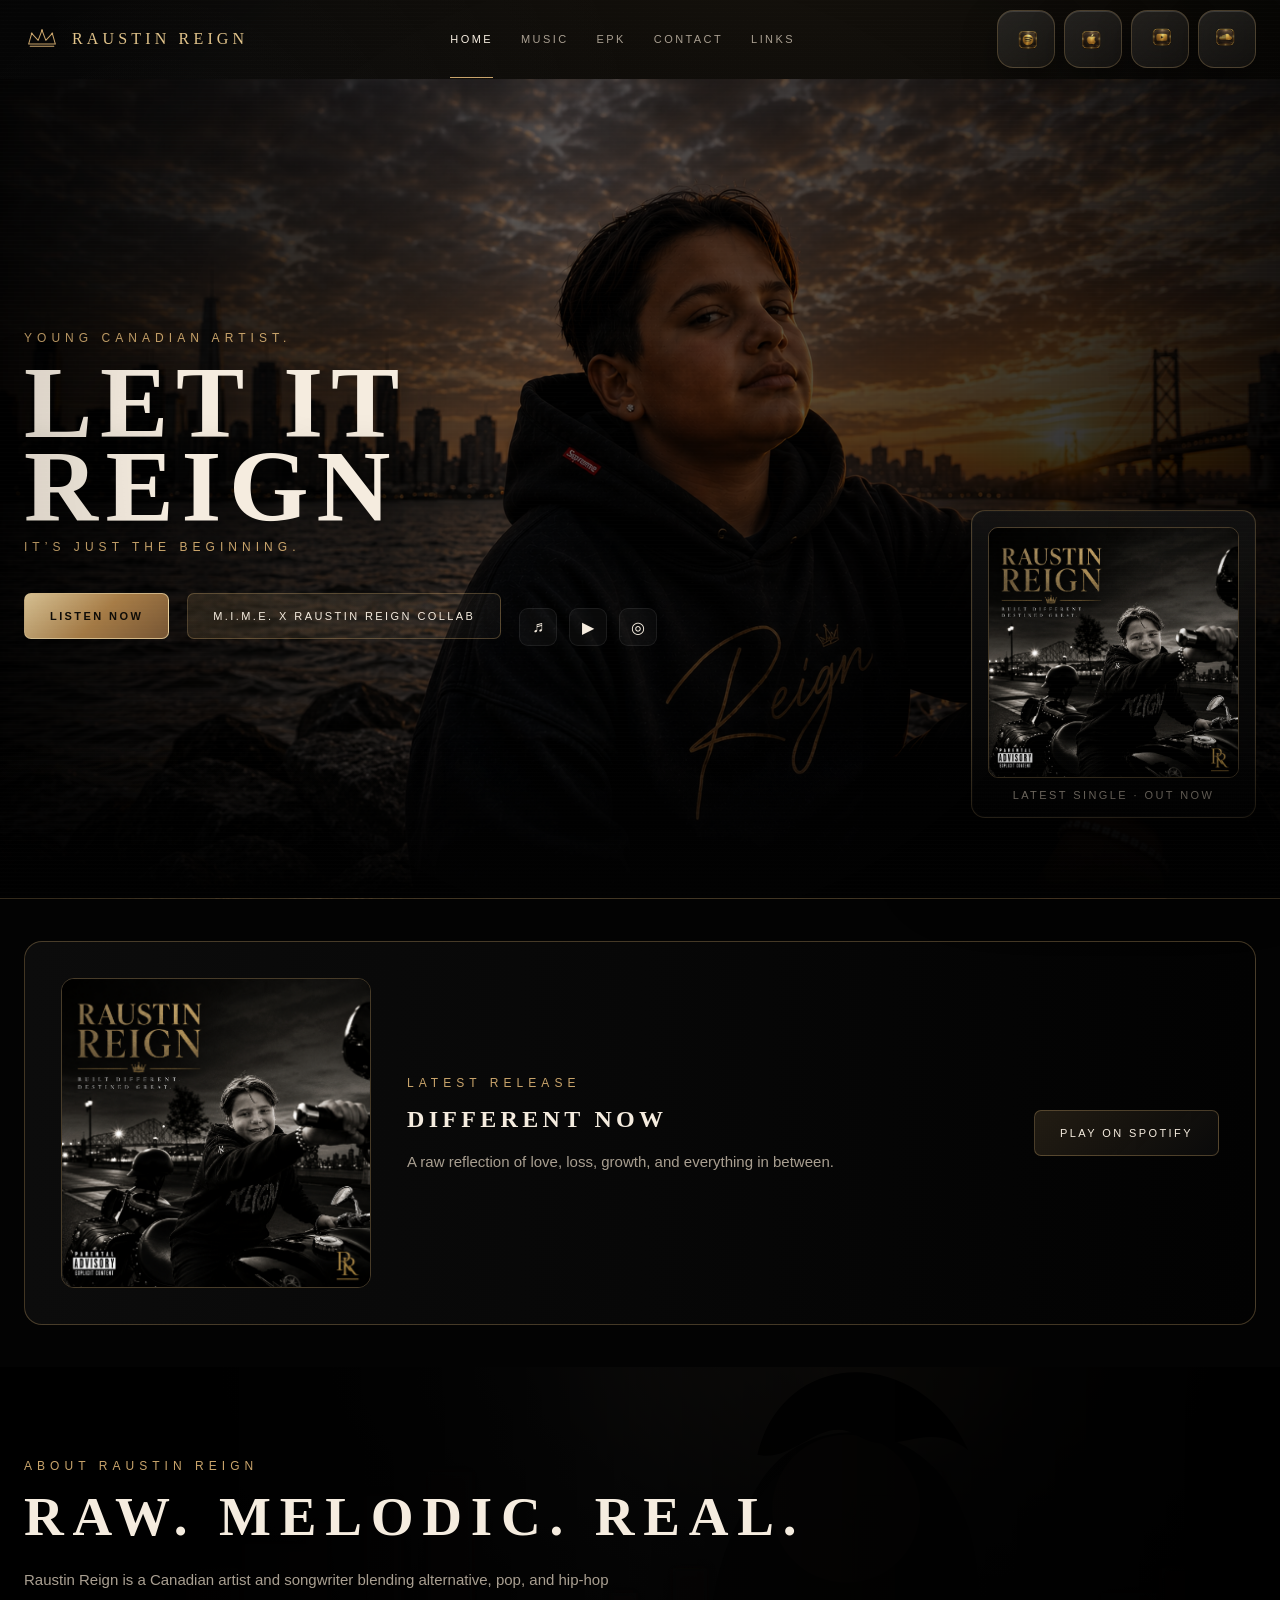
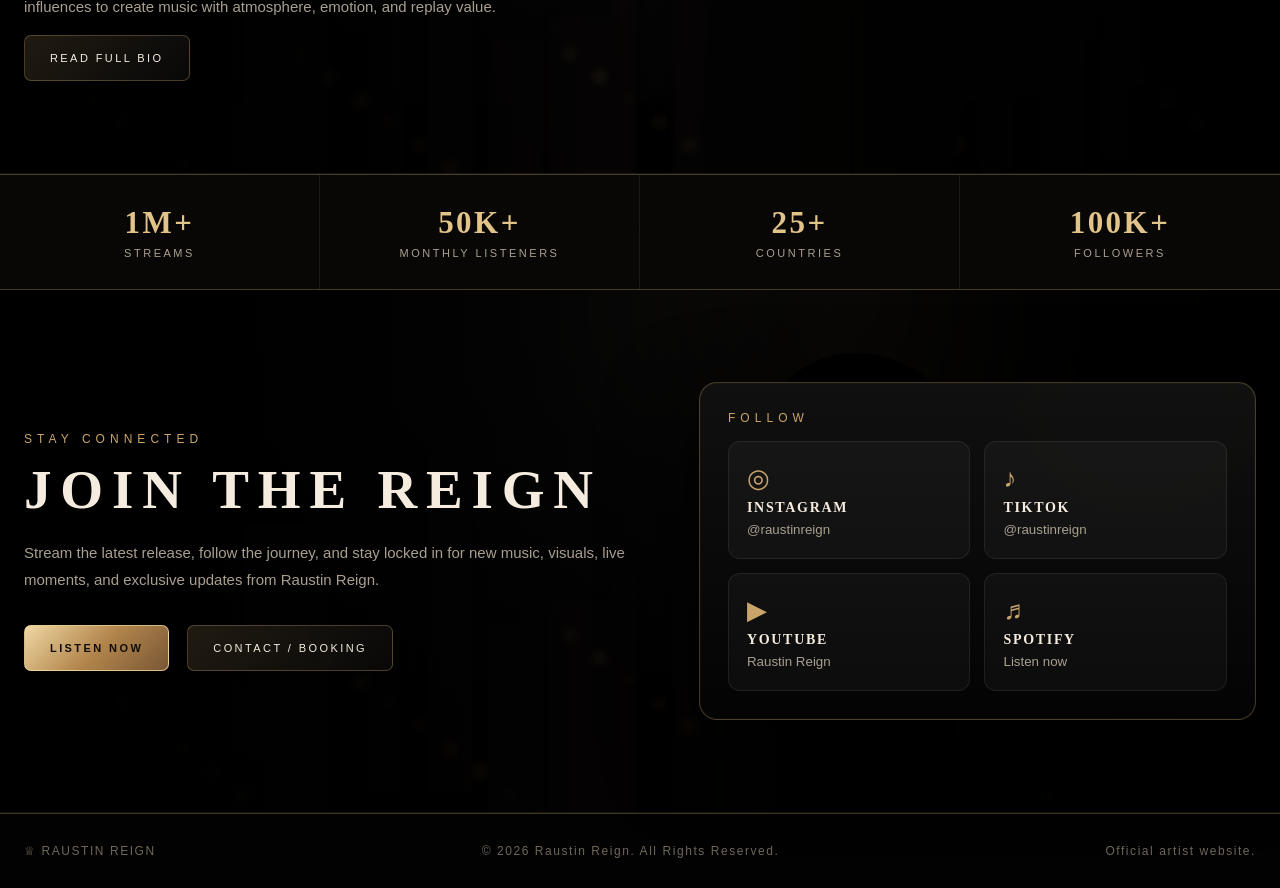
==== index.html @ cad66c6e "Refactor scroll event listener in index.html" ====
<!DOCTYPE html>
<html lang="en">

<head>
  <!-- =========================
       PAGE SETTINGS
  ========================== -->
  <meta charset="UTF-8">
  <meta name="viewport" content="width=device-width, initial-scale=1.0">

  <!-- =========================
       FAVICON
  ========================== -->
  <link rel="icon" href="assets/global/crown.svg">

  <!-- =========================
       STYLESHEETS
  ========================== -->
  <link rel="stylesheet" href="css/global/base.css">
  <link rel="stylesheet" href="css/global/nav.css">
  <link rel="stylesheet" href="css/pages/modules.css">
  <link rel="stylesheet" href="css/pages/home.css">

  <!-- =========================
       PAGE TITLE
  ========================== -->
  <title>Raustin Reign | Official Website</title>
</head>

<body class="home-page">

  <!-- =========================
       SITE HEADER / NAVIGATION
  ========================== -->
  <header class="site-header">
    <div class="nav-wrap">

      <!-- Logo / Brand -->
      <a class="brand" href="index.html">
        <img src="assets/global/crown.svg" alt="">
        Raustin Reign
      </a>

      <!-- Main Navigation -->
      <nav class="nav-links">
        <a href="index.html" class="active">Home</a>
        <a href="music.html">Music</a>
        <a href="epk.html">EPK</a>
        <a href="contact.html">Contact</a>
        <a href="links.html">Links</a>
      </nav>

  <!-- Platform Icons -->
      
<div class="nav-socials">

  <a class="platform-icon" href="#">
    <img src="assets/icons/spotify.png" alt="Spotify">
  </a>

  <a class="platform-icon" href="#">
    <img src="assets/icons/apple-music.png" alt="Apple Music">
  </a>

  <a class="platform-icon" href="#">
    <img src="assets/icons/youtube.png" alt="YouTube">
  </a>

  <a class="platform-icon" href="#">
    <img src="assets/icons/soundcloud.png" alt="SoundCloud">
  </a>

</div>
      <!-- Mobile Menu Button -->
      <button class="nav-toggle" type="button">
        Menu
      </button>

      </div>
    </header>


  <!-- =========================
       MAIN PAGE CONTENT
  ========================== -->
  <main>

    <!-- =========================
         HERO SECTION
    ========================== -->
    <section class="hero">
      <div class="page-shell">

        <div class="hero-content reveal">
          <div class="kicker">Young Canadian Artist.</div>

          <h1 class="display">
            Let it<br>
            Reign
          </h1>

          <p class="kicker">It’s just the beginning.</p>

          <div class="hero-actions">
            <a class="btn gold" href="links.html">Listen Now</a>

            <button class="btn" data-audio-toggle type="button">
              M.I.M.E. x Raustin Reign Collab
            </button>

            <div class="icon-row platform-minis">
              <span class="icon">♬</span>
              <span class="icon">▶</span>
              <span class="icon">◎</span>
            </div>
          </div>

          <audio id="preview-audio" src="assets/audio/raustin.mime.collab.mp3"></audio>
        </div>

        <aside class="feature-card panel">
          <img src="assets/home/different-now.PNG" alt="">
          <p class="micro" style="margin-bottom: 0; text-align: center;">
            Latest Single · Out Now
          </p>
        </aside>

      </div>
    </section>


    <!-- =========================
         LATEST RELEASE SECTION
    ========================== -->
    <section class="release-section">
      <div class="page-shell release-strip reveal">

        <img src="assets/home/different-now.PNG
          " alt="">

        <div>
          <div class="kicker">Latest Release</div>
          <h2 class="h3">Different Now</h2>
          <p class="copy">
            A raw reflection of love, loss, growth, and everything in between.
          </p>
        </div>

        <a class="btn" href="music.html">Play on Spotify</a>

      </div>
    </section>


    <!-- =========================
         ABOUT SECTION
    ========================== -->
    <section class="section about-band">
      <div class="page-shell reveal">

        <div class="kicker">About Raustin Reign</div>

        <h2 class="h2">Raw. Melodic. Real.</h2>

        <p class="copy">
          Raustin Reign is a Canadian artist and songwriter blending alternative,
          pop, and hip-hop influences to create music with atmosphere, emotion,
          and replay value.
        </p>

        <a class="btn" href="epk.html">Read Full Bio</a>

      </div>
    </section>


    <!-- =========================
         STATS SECTION
    ========================== -->
    <section class="stats">

      <div class="stat">
        <strong>1M+</strong>
        <span>Streams</span>
      </div>

      <div class="stat">
        <strong>50K+</strong>
        <span>Monthly Listeners</span>
      </div>

      <div class="stat">
        <strong>25+</strong>
        <span>Countries</span>
      </div>

      <div class="stat">
        <strong>100K+</strong>
        <span>Followers</span>
      </div>

    </section>


    <!-- =========================
         FINAL CTA SECTION
    ========================== -->
    <section class="section final-cta">
      <div class="page-shell final-cta-grid">

        <div>
          <div class="kicker">Stay Connected</div>

          <h2 class="h2">Join The Reign</h2>

          <p class="copy">
            Stream the latest release, follow the journey, and stay locked in
            for new music, visuals, live moments, and exclusive updates from
            Raustin Reign.
          </p>

          <div class="hero-actions">
            <a class="btn gold" href="links.html">Listen Now</a>
            <a class="btn" href="contact.html">Contact / Booking</a>
          </div>
        </div>

        <div class="panel social-panel">
          <div class="kicker">Follow</div>

          <div class="social-grid">

            <a href="#">
              <span>◎</span>
              <strong>Instagram</strong>
              <small>@raustinreign</small>
            </a>

            <a href="#">
              <span>♪</span>
              <strong>TikTok</strong>
              <small>@raustinreign</small>
            </a>

            <a href="#">
              <span>▶</span>
              <strong>YouTube</strong>
              <small>Raustin Reign</small>
            </a>

            <a href="#">
              <span>♬</span>
              <strong>Spotify</strong>
              <small>Listen now</small>
            </a>

          </div>
        </div>

      </div>
    </section>

  </main>


  <!-- =========================
       SITE FOOTER
  ========================== -->
  <footer class="footer">
    <div class="footer-inner">
      <div>♕ RAUSTIN REIGN</div>
      <div>© 2026 Raustin Reign. All Rights Reserved.</div>
      <div>Official artist website.</div>
    </div>
  </footer>


  <!-- =========================
       JAVASCRIPT
  ========================== -->
  <script src="js/site.js"></script>
<script>
window.addEventListener("scroll", function () {
  document.body.classList.toggle("scrolled", window.scrollY > 40);
});
</script>

</body>
</html>
---- css/global/base.css ----
/* ========================================
   ROOT VARIABLES
======================================== */

:root {
  --bg: #020202;
  --panel: rgba(9, 9, 9, .74);

  --text: #f5ecdf;
  --muted: #a99f91;
  --soft: #71675b;

  --gold: #c9a46b;
  --gold-2: #e2c48b;

  --line: rgba(201, 164, 107, .32);
  --line-soft: rgba(255, 255, 255, .075);

  --shadow: 0 30px 90px rgba(0, 0, 0, .72);
  --radius: 18px;
  --max: 1480px;

  --serif: Georgia, 'Times New Roman', serif;
  --sans: Inter, Arial, sans-serif;
}

/* ========================================
   GLOBAL RESET / SAFARI BACKGROUND FIX
======================================== */

* {
  box-sizing: border-box;
}

html {
  margin: 0;
  padding: 0;
  max-width: 100%;
  min-height: 100%;
  overflow-x: hidden;
  scroll-behavior: smooth;
  background: #020202;
}

body {
  margin: 0;
  padding: 0;
  max-width: 100%;
  min-height: 100vh;
  min-height: 100dvh;
  overflow-x: hidden;

  color: var(--text);
  font-family: var(--sans);

  background:
    radial-gradient(circle at 62% -10%, rgba(201, 164, 107, .12), transparent 28%),
    radial-gradient(circle at 12% 8%, rgba(255, 255, 255, .035), transparent 20%),
    linear-gradient(180deg, #020202, #050505 42%, #020202);
}

/* Paint behind iPhone Safari top/bottom browser chrome */
body::after {
  content: "";
  position: fixed;
  inset: 0;
  z-index: -999;
  pointer-events: none;
  background: #020202;
}

/* Premium scanline / vignette overlay */
body::before {
  content: "";
  position: fixed;
  inset: 0;
  z-index: 999;
  pointer-events: none;

  opacity: .34;

  background:
    linear-gradient(rgba(255, 255, 255, .026) 1px, transparent 1px),
    radial-gradient(circle at 50% 50%, transparent 60%, rgba(0, 0, 0, .66));

  background-size: 100% 4px, cover;
}

a {
  color: inherit;
  text-decoration: none;
}

img {
  display: block;
  max-width: 100%;
}

button,
input,
textarea {
  font: inherit;
}

/* ========================================
   PAGE STRUCTURE
======================================== */

.page-shell {
  width: min(var(--max), calc(100% - 48px));
  margin: 0 auto;
}

.section {
  position: relative;
  padding: 92px 0;
  border-bottom: 1px solid var(--line-soft);
}

body.subpage main {
  padding-top: 78px;
}

/* ========================================
   TYPOGRAPHY
======================================== */

.kicker {
  margin-bottom: 16px;

  color: var(--gold);
  font-size: 12px;
  letter-spacing: .42em;
  text-transform: uppercase;
}

.display {
  margin: 0;

  font-family: var(--serif);
  font-size: clamp(64px, 8vw, 132px);
  line-height: .82;
  letter-spacing: .075em;
  text-transform: uppercase;

  text-shadow: 0 12px 45px rgba(0, 0, 0, .9);
}

.h2 {
  margin: 0 0 22px;

  font-family: var(--serif);
  font-size: clamp(34px, 4.3vw, 66px);
  line-height: 1;
  letter-spacing: .16em;
  text-transform: uppercase;
}

.h3 {
  margin: 0 0 12px;

  font-family: var(--serif);
  font-size: 24px;
  letter-spacing: .18em;
  text-transform: uppercase;
}

.copy {
  max-width: 650px;

  color: var(--muted);
  font-size: 15px;
  line-height: 1.8;
}

.micro {
  color: var(--muted);
  font-size: 11px;
  letter-spacing: .22em;
  text-transform: uppercase;
}

/* ========================================
   PANELS
======================================== */

.panel {
  border: 1px solid var(--line);
  border-radius: var(--radius);

  background:
    linear-gradient(180deg, rgba(18, 18, 18, .88), rgba(4, 4, 4, .84)),
    radial-gradient(circle at 80% 0%, rgba(201, 164, 107, .08), transparent 32%);

  box-shadow:
    var(--shadow),
    inset 0 0 0 1px rgba(255, 255, 255, .025);

  backdrop-filter: blur(16px);
}

/* ========================================
   BUTTONS
======================================== */

.btn {
  min-height: 46px;
  padding: 0 25px;

  display: inline-flex;
  align-items: center;
  justify-content: center;
  gap: 10px;

  border: 1px solid var(--line);
  border-radius: 7px;

  background: linear-gradient(135deg, rgba(201, 164, 107, .16), rgba(255, 255, 255, .03));

  color: var(--text);
  font-size: 11px;
  letter-spacing: .22em;
  text-transform: uppercase;

  cursor: pointer;
  transition: .25s ease;
}

.btn:hover {
  transform: translateY(-2px);
  border-color: rgba(226, 196, 139, .8);
  box-shadow: 0 16px 42px rgba(201, 164, 107, .12);
}

.btn.gold {
  color: #100d08;
  font-weight: 800;

  border-color: rgba(240, 215, 163, .75);
  background: linear-gradient(135deg, #f0d7a3, #b1844b 52%, #795735);
}

/* ========================================
   ICONS
======================================== */

.icon-row {
  display: flex;
  align-items: center;
  flex-wrap: wrap;
  gap: 12px;
}

.icon {
  width: 38px;
  height: 38px;

  display: grid;
  place-items: center;

  border: 1px solid var(--line-soft);
  border-radius: 9px;

  background: rgba(255, 255, 255, .035);
  color: var(--text);
}

/* ========================================
   PREMIUM PLATFORM ICON SYSTEM
======================================== */

.nav-socials {
  display: flex;
  align-items: center;
  gap: 14px;
}

.platform-icon {
  width: 58px;
  height: 58px;
  flex: 0 0 58px;

  display: flex;
  align-items: center;
  justify-content: center;

  border: 1px solid rgba(201, 164, 107, .28);
  border-radius: 16px;

  background:
    linear-gradient(145deg, rgba(255,255,255,.075), rgba(255,255,255,.018)),
    rgba(255,255,255,.025);

  backdrop-filter: blur(14px);
  -webkit-backdrop-filter: blur(14px);

  box-shadow:
    inset 0 1px 0 rgba(255,255,255,.13),
    0 14px 34px rgba(0,0,0,.36);

  transition: .25s ease;
}

.platform-icon img {
  width: 26px;
  height: 26px;
  object-fit: contain;
  display: block;
  opacity: .9;
}

.platform-icon:hover {
  transform: translateY(-2px);
  border-color: rgba(226,196,139,.75);
  box-shadow:
    inset 0 1px 0 rgba(255,255,255,.16),
    0 0 18px rgba(201,164,107,.18),
    0 18px 42px rgba(0,0,0,.42);
}

.platform-icon.large {
  width: 72px;
  height: 72px;
  flex: 0 0 72px;
}

.platform-icon.large img {
  width: 34px;
  height: 34px;
}

/* ========================================
   FORMS
======================================== */

.form-field {
  width: 100%;
  min-height: 48px;
  padding: 13px 15px;

  border: 1px solid var(--line-soft);
  border-radius: 7px;

  background: rgba(0, 0, 0, .46);
  color: var(--text);

  outline: none;
}

.form-field:focus {
  border-color: var(--gold);
}

/* ========================================
   ANIMATIONS
======================================== */

.reveal {
  animation: rise .8s ease both;
}

@keyframes rise {
  from {
    opacity: 0;
    transform: translateY(18px);
  }

  to {
    opacity: 1;
    transform: none;
  }
}

/* ========================================
   TABLET / MOBILE
======================================== */

@media (max-width: 780px) {
  .page-shell {
    width: min(100% - 32px, var(--max));
  }

  .section {
    padding: 62px 0;
  }

  .display {
    font-size: clamp(48px, 16vw, 74px);
  }

  .h2 {
    font-size: clamp(36px, 10.5vw, 48px);
    line-height: 1.05;
    letter-spacing: .10em;
    word-break: normal;
    overflow-wrap: normal;
  }

  .h3 {
    letter-spacing: .11em;
  }

  .kicker {
    letter-spacing: .28em;
  }

  .nav-socials {
    gap: 10px;
  }

  .platform-icon {
    width: 52px;
    height: 52px;
    flex: 0 0 52px;
  }

  .platform-icon img {
    width: 22px;
    height: 22px;
  }
}

/* ========================================
   SMALL MOBILE
======================================== */

@media (max-width: 420px) {
  .h2 {
    font-size: clamp(34px, 10vw, 44px);
    letter-spacing: .085em;
  }
}
---- css/global/nav.css ----
/* =========================================
   GLOBAL HEADER
========================================= */

.site-header{
  position: sticky;
  top: 0;
  left: 0;
  width: 100%;
  z-index: 9999;

  background: rgba(2,2,2,.88);
  border-bottom: 1px solid var(--line-soft);

  backdrop-filter: blur(18px);
  -webkit-backdrop-filter: blur(18px);

  transition:
    background .35s ease,
    backdrop-filter .35s ease,
    border-color .35s ease;
}


/* =========================================
   SAFE AREA TOP FILL (IPHONE)
========================================= */

.site-header::before{
  content:"";

  position:absolute;

  left:0;
  right:0;

  top:calc(env(safe-area-inset-top) * -1);
  height:env(safe-area-inset-top);

  background:rgba(2,2,2,.88);

  backdrop-filter:blur(18px);
  -webkit-backdrop-filter:blur(18px);

  pointer-events:none;
}


/* =========================================
   HOMEPAGE TRANSPARENT HEADER
========================================= */

body.home-page .site-header{
  background:transparent;

  border-bottom:1px solid transparent;

  backdrop-filter:none;
  -webkit-backdrop-filter:none;
}


/* removes dark strip above transparent nav */

body.home-page .site-header::before{
  background:transparent;

  backdrop-filter:none;
  -webkit-backdrop-filter:none;
}


/* =========================================
   SCROLLED / OPEN STATES
========================================= */

/* nav becomes glass after scrolling */

body.home-page.scrolled .site-header,
body.home-page .site-header.open,
.site-header.open{

  background:rgba(2,2,2,.88);

  border-bottom:1px solid var(--line-soft);

  backdrop-filter:blur(18px);
  -webkit-backdrop-filter:blur(18px);
}


/* =========================================
   NAV WRAPPER
========================================= */

.nav-wrap{
  width:min(var(--max),calc(100% - 48px));

  margin:0 auto;

  height:78px;

  display:flex;
  align-items:center;
  justify-content:space-between;

  gap:24px;
}


/* =========================================
   BRAND / LOGO
========================================= */

.brand{
  display:flex;
  align-items:center;
  gap:12px;

  font-family:var(--serif);

  letter-spacing:.26em;
  text-transform:uppercase;

  color:var(--gold-2);

  white-space:nowrap;
}

.brand img{
  width:36px;
}


/* =========================================
   DESKTOP NAV LINKS
========================================= */

.nav-links{
  display:flex;
  align-items:center;
  gap:28px;
}

.nav-links a{
  font-size:11px;

  letter-spacing:.22em;
  text-transform:uppercase;

  color:var(--muted);

  height:78px;

  display:flex;
  align-items:center;

  border-bottom:1px solid transparent;
}

.nav-links a:hover,
.nav-links a.active{
  color:var(--text);
  border-color:var(--gold);
}


/* =========================================
   NAV SOCIALS
========================================= */

.nav-socials{
  display:flex;
  gap:9px;
}


/* =========================================
   MOBILE MENU BUTTON
========================================= */

.nav-toggle{
  display:none;

  background:transparent;
  color:var(--text);

  border:1px solid var(--line);
  border-radius:8px;

  padding:10px 12px;

  text-transform:uppercase;
  letter-spacing:.14em;

  font-size:11px;
}


/* =========================================
   FOOTER
========================================= */

.footer{
  border-top:1px solid var(--line);

  padding:30px 0;

  color:var(--soft);

  font-size:12px;
  letter-spacing:.13em;

  background:#020202;
}

.footer-inner{
  width:min(var(--max),calc(100% - 48px));

  margin:0 auto;

  display:flex;
  justify-content:space-between;

  gap:18px;

  flex-wrap:wrap;
}


/* =========================================
   MOBILE NAVIGATION
========================================= */

@media(max-width:980px){

  .nav-wrap{
    width:calc(100% - 32px);
  }

  .brand{
    letter-spacing:.18em;
    font-size:15px;
  }

  .brand img{
    width:32px;
  }

  .nav-toggle{
    display:block;
    padding:9px 11px;
  }

  .nav-links,
  .nav-socials{
    display:none;

    position:absolute;

    left:16px;
    right:16px;

    top:88px;

    padding:20px;

    border:1px solid var(--line);
    border-radius:16px;

    background:rgba(4,4,4,.97);

    box-shadow:var(--shadow);

    max-width:calc(100vw - 32px);
  }

  .site-header.open .nav-links{
    display:flex;

    flex-direction:column;
    align-items:flex-start;

    gap:0;
  }

  .site-header.open .nav-socials{
    display:flex;
    top:365px;
  }

  .nav-links a{
    height:46px;
  }

}
---- css/pages/modules.css ----
.journey{padding:34px;border:1px solid var(--line);border-radius:18px;background:linear-gradient(180deg,rgba(255,255,255,.035),rgba(0,0,0,.32))}.journey-row{display:grid;grid-template-columns:repeat(6,1fr);gap:20px;align-items:start}.journey-step{text-align:center;color:var(--muted);font-size:13px;line-height:1.45}.journey-icon{width:86px;height:86px;margin:0 auto 14px;border:1px solid var(--line);border-radius:50%;display:grid;place-items:center;background:radial-gradient(circle,rgba(201,164,107,.13),rgba(255,255,255,.025));font-size:32px;color:var(--gold)}.why{padding:36px;border:1px solid var(--line);border-radius:18px;background:linear-gradient(135deg,rgba(255,255,255,.035),rgba(0,0,0,.5))}.why-grid{display:grid;grid-template-columns:1fr 1fr;gap:18px;color:var(--muted)}.check{display:flex;gap:12px;align-items:center}.check:before{content:"✓";color:var(--gold);border:1px solid var(--line);width:23px;height:23px;border-radius:50%;display:grid;place-items:center;font-size:13px;flex:0 0 auto}@media(max-width:980px){.journey-row{grid-template-columns:repeat(3,1fr)}}@media(max-width:650px){.journey-row{grid-template-columns:repeat(2,1fr)}.why-grid{grid-template-columns:1fr}}
---- css/pages/home.css ----
/* ========================================
   HERO SECTION
======================================== */

.hero {
  position: relative;
  min-height: 820px;
  display: flex;
  align-items: center;

  background-image:
    linear-gradient(90deg, rgba(0,0,0,.95) 0%, rgba(0,0,0,.54) 44%, rgba(0,0,0,.88) 100%),
    url('../../assets/home/hero-raustin-reignlight.png');

  background-size: cover;
  background-position: center;
  border-bottom: 1px solid var(--line);
}

.hero::after {
  content: "";
  position: absolute;
  inset: auto 0 0 0;
  height: 160px;
  background: linear-gradient(transparent, #020202);
  pointer-events: none;
}

.hero-content {
  position: relative;
  z-index: 2;
  max-width: 760px;
}

.hero-actions {
  display: flex;
  gap: 18px;
  align-items: center;
  flex-wrap: wrap;
  margin-top: 32px;
}

.platform-minis {
  margin-top: 22px;
}


/* ========================================
   FEATURE CARD
======================================== */

.feature-card {
  position: absolute;
  right: max(24px, calc((100vw - var(--max)) / 2 + 24px));
  bottom: 80px;
  width: 285px;
  padding: 16px;
  border-radius: 14px;
}

.feature-card img {
  border: 1px solid var(--line);
  border-radius: 10px;
}


/* ========================================
   RELEASE SECTION
======================================== */

.release-section {
  padding: 42px 0;
  background: #030303;
}

.release-strip {
  display: grid;
  grid-template-columns: 310px 1fr auto;
  gap: 36px;
  align-items: center;
  padding: 36px;

  border: 1px solid var(--line);
  border-radius: 18px;

  background: linear-gradient(90deg, rgba(255,255,255,.04), rgba(0,0,0,.3));
}

.release-strip img {
  border: 1px solid var(--line);
  border-radius: 13px;
}


/* ========================================
   ABOUT BAND
======================================== */

.about-band {
  background-image:
    linear-gradient(90deg, rgba(0,0,0,.96), rgba(0,0,0,.62), rgba(0,0,0,.95)),
    url('../../assets/home/about-raustin-reign.svg');

  background-size: cover;
  background-position: center;
}


/* ========================================
   STATS SECTION
======================================== */

.stats {
  display: grid;
  grid-template-columns: repeat(4, 1fr);

  border-top: 1px solid var(--line);
  border-bottom: 1px solid var(--line);

  background: rgba(201,164,107,.025);
}

.stat {
  padding: 30px 18px;
  text-align: center;
  border-right: 1px solid var(--line-soft);
}

.stat:last-child {
  border-right: 0;
}

.stat strong {
  display: block;
  color: var(--gold-2);
  font-family: var(--serif);
  font-size: 31px;
  letter-spacing: .08em;
}

.stat span {
  display: block;
  margin-top: 6px;
  color: var(--muted);
  font-size: 11px;
  text-transform: uppercase;
  letter-spacing: .23em;
}


/* ========================================
   FINAL CTA / SOCIALS
======================================== */

.final-cta {
  background:
    linear-gradient(90deg, rgba(0,0,0,.96), rgba(0,0,0,.7), rgba(0,0,0,.94)),
    url('../../assets/global/city-atmosphere.svg');

  background-size: cover;
  background-position: center;
}

.final-cta-grid {
  display: grid;
  grid-template-columns: 1fr .88fr;
  gap: 42px;
  align-items: center;
}

.social-panel {
  padding: 28px;
}

.social-grid {
  display: grid;
  grid-template-columns: 1fr 1fr;
  gap: 14px;
}

.social-grid a {
  min-height: 118px;
  display: flex;
  flex-direction: column;
  justify-content: center;
  gap: 6px;
  padding: 18px;

  border: 1px solid var(--line-soft);
  border-radius: 12px;

  background: rgba(255,255,255,.035);
  transition: .25s ease;
}

.social-grid a:hover {
  transform: translateY(-3px);
  border-color: var(--line);
  background: rgba(201,164,107,.07);
}

.social-grid span {
  color: var(--gold);
  font-size: 26px;
}

.social-grid strong {
  font-family: var(--serif);
  letter-spacing: .12em;
  text-transform: uppercase;
  font-size: 14px;
}

.social-grid small {
  color: var(--muted);
}


/* ========================================
   TABLET
======================================== */

@media (max-width: 980px) {
  .hero {
    min-height: 720px;
    background-position: 62% center;
  }

  .feature-card {
    position: relative;
    right: auto;
    bottom: auto;
    margin: 40px auto 0;
    width: min(340px, 100%);
  }

  .release-strip {
    grid-template-columns: 1fr;
    gap: 22px;
    padding: 24px;
  }

  .release-strip img {
    max-width: 340px;
  }
}


/* ========================================
   MOBILE HERO FIX
======================================== */

@media (max-width: 768px) {
  .hero {
    align-items: flex-end;
    min-height: 100svh;
    padding-bottom: 90px;
    background-position: center top;
  }

  .hero-content {
    padding-top: 0;
    max-width: 100%;
  }

  .feature-card {
    display: none !important;
  }

  .display {
    font-size: clamp(54px, 18vw, 76px);
    letter-spacing: .045em;
    line-height: .88;
  }

  .hero-actions {
    gap: 14px;
  }

  .hero-actions .btn {
    flex: 1 1 145px;
    padding: 0 14px;
  }
}


/* ========================================
   SMALL MOBILE
======================================== */

@media (max-width: 680px) {
  .stats {
    grid-template-columns: repeat(2, 1fr);
  }

  .stat:nth-child(2) {
    border-right: 0;
  }
}

@media (max-width: 560px) {
  .social-grid {
    grid-template-columns: 1fr;
  }
}

@media (max-width: 420px) {
  .hero {
    min-height: 100svh;
  }
}
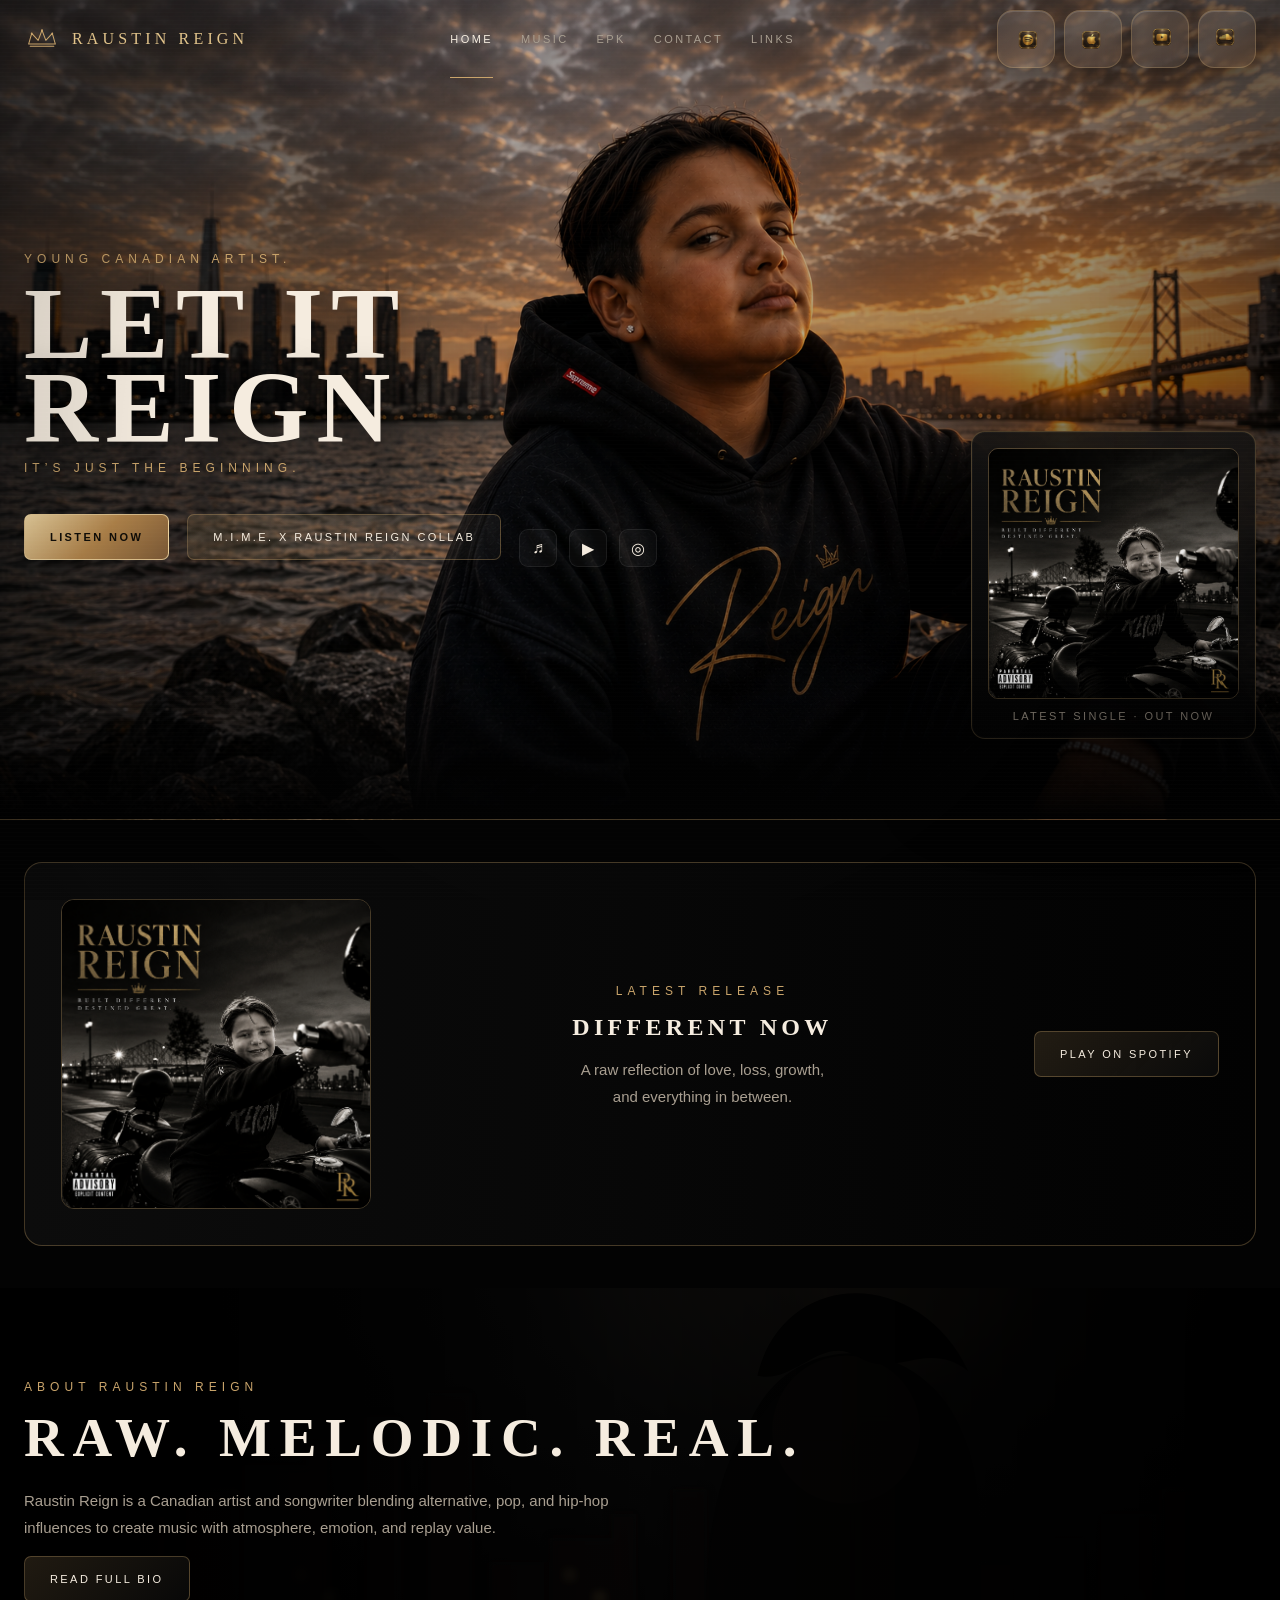
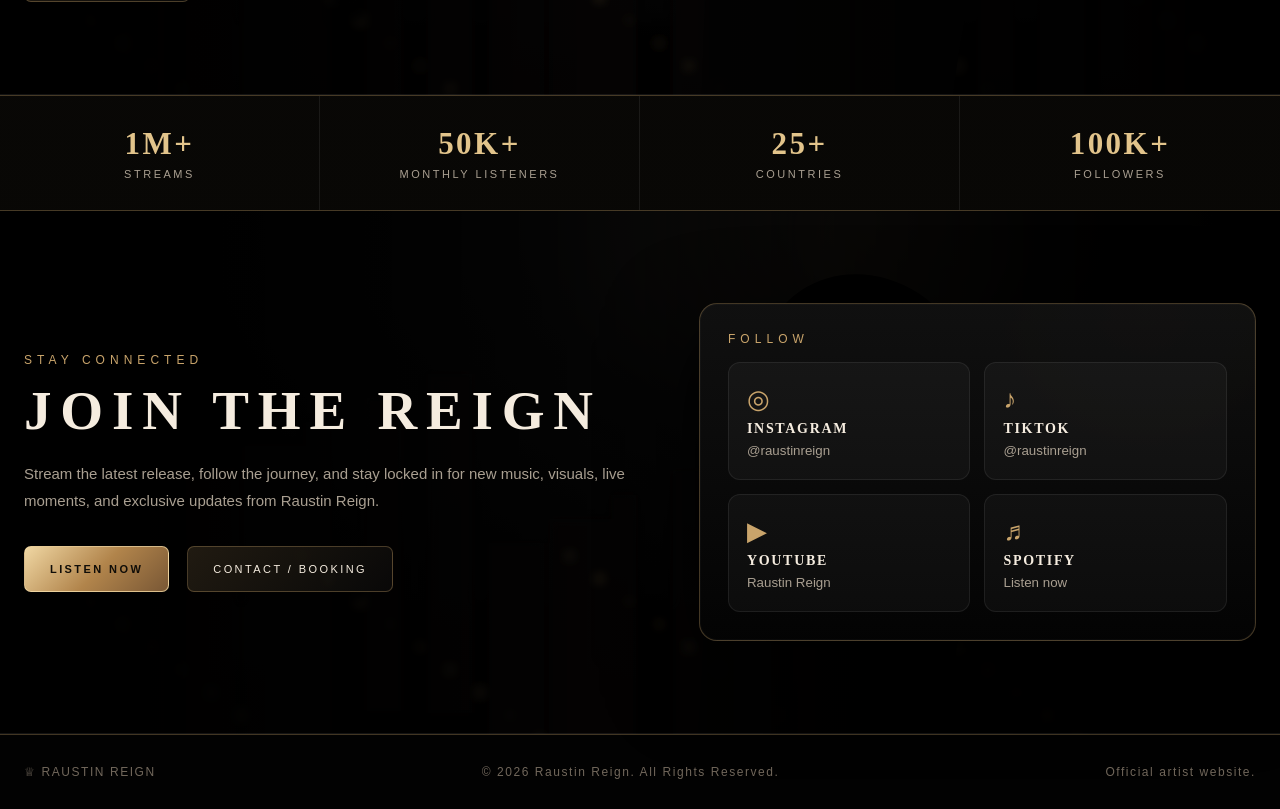
==== commit 18145a26: "Update index.html" ====
--- a/index.html
+++ b/index.html
@@ -91,15 +91,16 @@
     <section class="hero">
       <div class="page-shell">
 
-        <div class="hero-content reveal">
-          <div class="kicker">Young Canadian Artist.</div>
-
-          <h1 class="display">
-            Let it<br>
-            Reign
-          </h1>
-
-          <p class="kicker">It’s just the beginning.</p>
+<div class="hero-copy">
+  <div class="kicker">Young Canadian Artist.</div>
+
+  <h1 class="display">
+    Let it<br>
+    Reign
+  </h1>
+
+  <p class="kicker">It’s just the beginning.</p>
+</div>
 
           <div class="hero-actions">
             <a class="btn gold" href="links.html">Listen Now</a>
--- a/css/global/nav.css
+++ b/css/global/nav.css
@@ -3,7 +3,7 @@
 ========================================= */
 
 .site-header{
-  position: sticky;
+  position: fixed;
   top: 0;
   left: 0;
   width: 100%;
@@ -74,21 +74,14 @@
    SCROLLED / OPEN STATES
 ========================================= */
 
-/* nav becomes glass after scrolling */
-
 body.home-page.scrolled .site-header,
 body.home-page .site-header.open,
 .site-header.open{
-
   background:rgba(2,2,2,.88);
-
   border-bottom:1px solid var(--line-soft);
-
   backdrop-filter:blur(18px);
   -webkit-backdrop-filter:blur(18px);
 }
-
-
 /* =========================================
    NAV WRAPPER
 ========================================= */
@@ -294,3 +287,16 @@
   }
 
 }
+/* FORCE HOMEPAGE HEADER TRANSPARENT AT TOP */
+body.home-page:not(.scrolled) .site-header:not(.open){
+  background:transparent !important;
+  border-bottom-color:transparent !important;
+  backdrop-filter:none !important;
+  -webkit-backdrop-filter:none !important;
+}
+
+body.home-page:not(.scrolled) .site-header:not(.open)::before{
+  background:transparent !important;
+  backdrop-filter:none !important;
+  -webkit-backdrop-filter:none !important;
+}
--- a/css/pages/home.css
+++ b/css/pages/home.css
@@ -9,8 +9,13 @@
   align-items: center;
 
   background-image:
-    linear-gradient(90deg, rgba(0,0,0,.95) 0%, rgba(0,0,0,.54) 44%, rgba(0,0,0,.88) 100%),
-    url('../../assets/home/hero-raustin-reignlight.png');
+  linear-gradient(
+    90deg,
+    rgba(0,0,0,.62) 0%,
+    rgba(0,0,0,.18) 42%,
+    rgba(0,0,0,.48) 100%
+  ),
+  url('../../assets/home/hero-raustin-reignlight.png');
 
   background-size: cover;
   background-position: center;
@@ -251,17 +256,30 @@
 ======================================== */
 
 @media (max-width: 768px) {
-  .hero {
-    align-items: flex-end;
-    min-height: 100svh;
-    padding-bottom: 90px;
-    background-position: center top;
-  }
-
-  .hero-content {
-    padding-top: 0;
-    max-width: 100%;
-  }
+ .hero {
+  display:flex;
+  align-items:flex-end;
+
+  min-height:100svh;
+
+  padding-top:120px;
+  padding-bottom:18px;
+
+  background-position:center top;
+}
+
+  .hero-content{
+  margin-top:auto;
+
+  display:flex;
+  flex-direction:column;
+  gap:26px;
+}
+   .hero-copy{
+  display:flex;
+  flex-direction:column;
+  gap:26px;
+}
 
   .feature-card {
     display: none !important;
@@ -282,7 +300,15 @@
     padding: 0 14px;
   }
 }
-
+.release-strip{
+  text-align:center;
+}
+
+.release-strip p{
+  max-width:30ch;
+  margin-left:auto;
+  margin-right:auto;
+}
 
 /* ========================================
    SMALL MOBILE
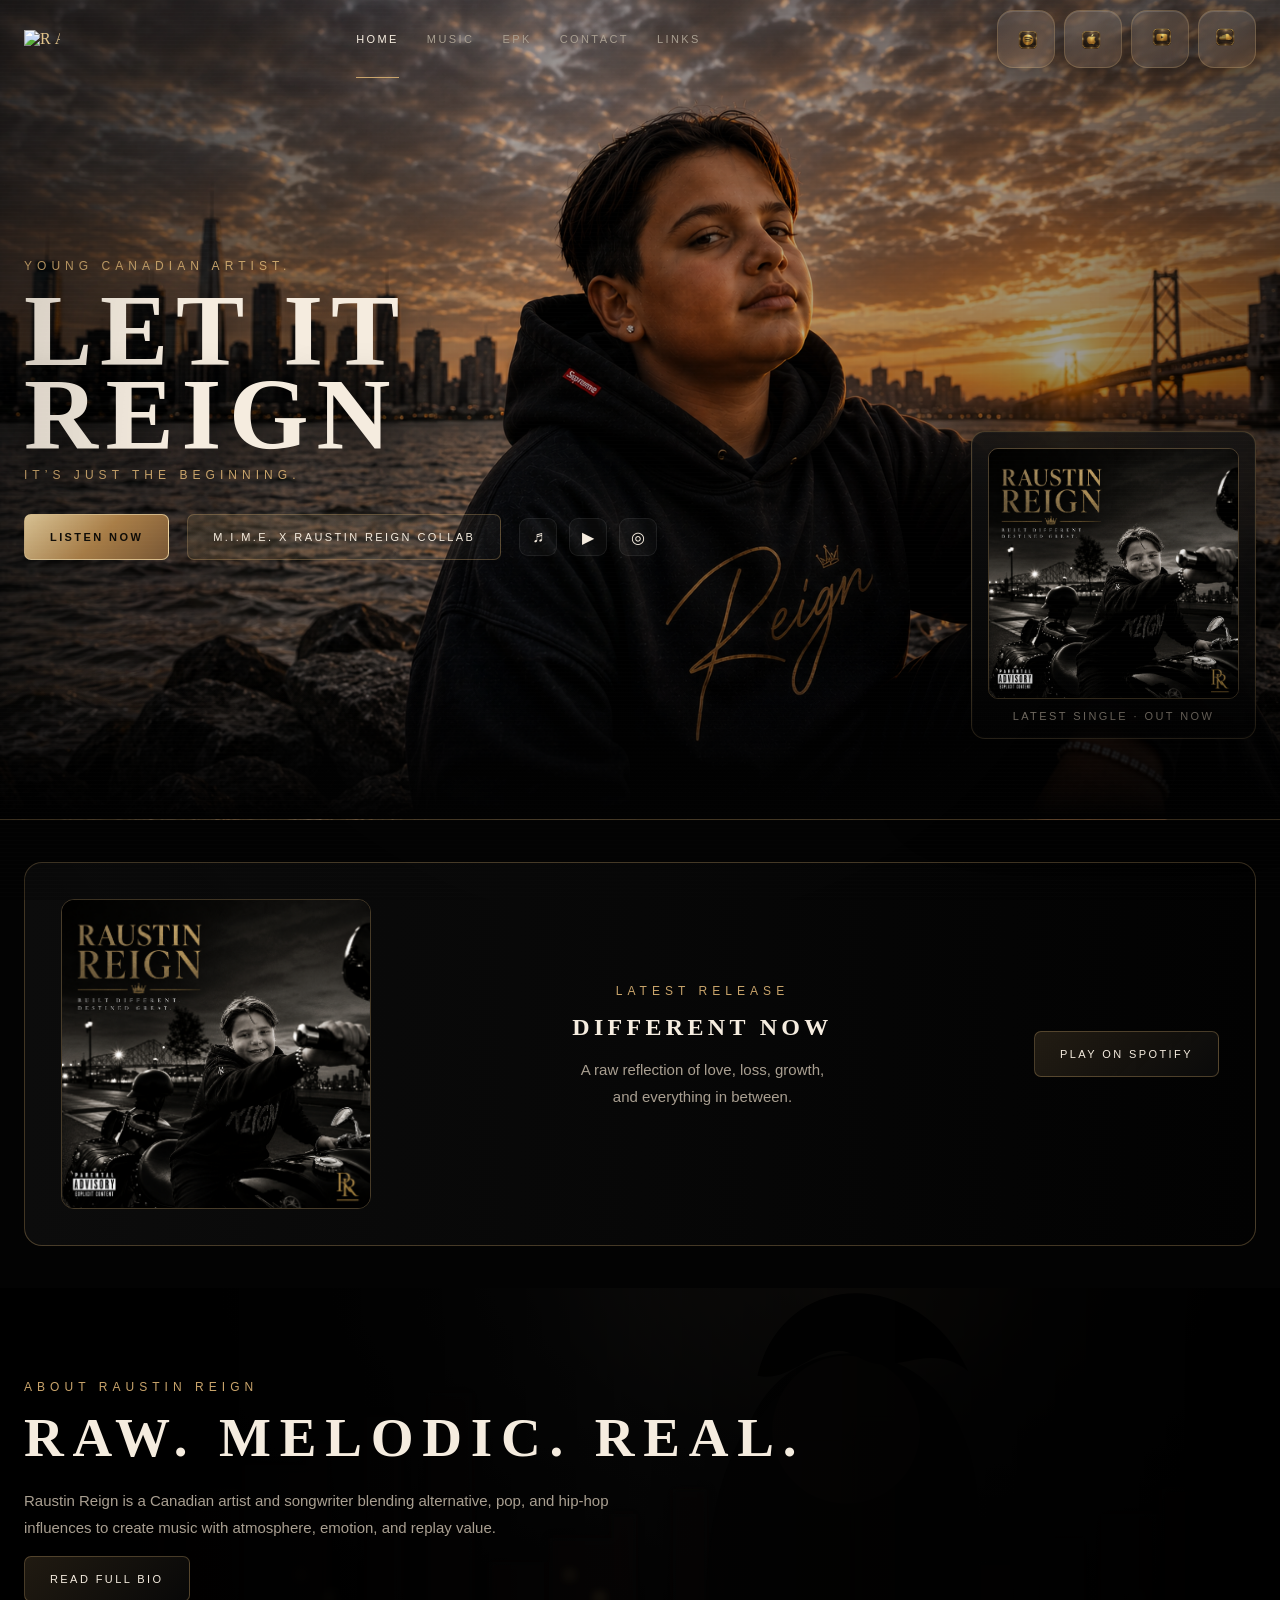
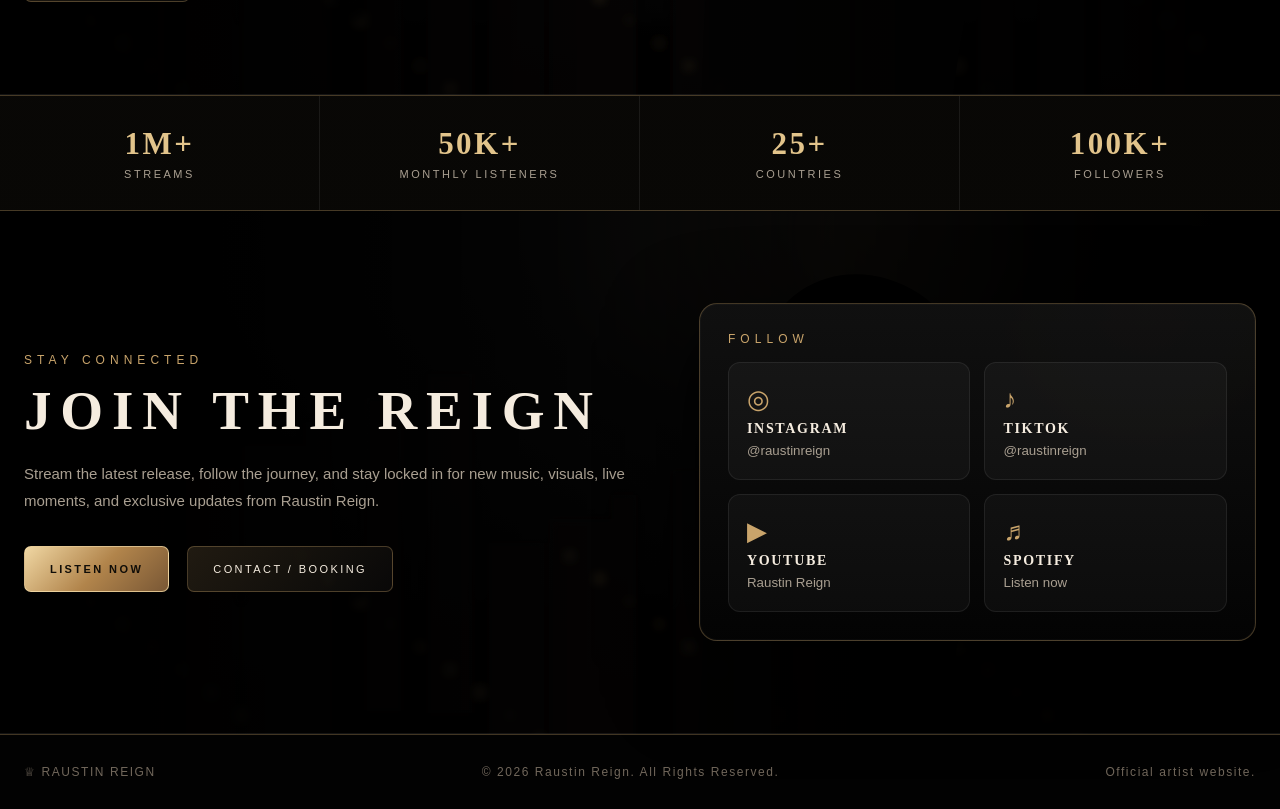
==== commit 0b564224: "Update index.html" ====
--- a/index.html
+++ b/index.html
@@ -37,9 +37,8 @@
 
       <!-- Logo / Brand -->
       <a class="brand" href="index.html">
-        <img src="assets/global/crown.svg" alt="">
-        Raustin Reign
-      </a>
+  <img src="assets/global/raustin-reign-white-logo.png" alt="Raustin Reign">
+</a>
 
       <!-- Main Navigation -->
       <nav class="nav-links">
--- a/css/pages/home.css
+++ b/css/pages/home.css
@@ -27,6 +27,7 @@
   position: absolute;
   inset: auto 0 0 0;
   height: 160px;
+  z-index: 1;
   background: linear-gradient(transparent, #020202);
   pointer-events: none;
 }
@@ -45,8 +46,9 @@
   margin-top: 32px;
 }
 
-.platform-minis {
-  margin-top: 22px;
+.platform-minis{
+  position:relative;
+  z-index:2;
 }
 
 
@@ -268,14 +270,11 @@
   background-position:center top;
 }
 
-  .hero-content{
+.hero-content{
   margin-top:auto;
-
-  display:flex;
-  flex-direction:column;
-  gap:26px;
-}
-   .hero-copy{
+}
+
+.hero-copy{
   display:flex;
   flex-direction:column;
   gap:26px;
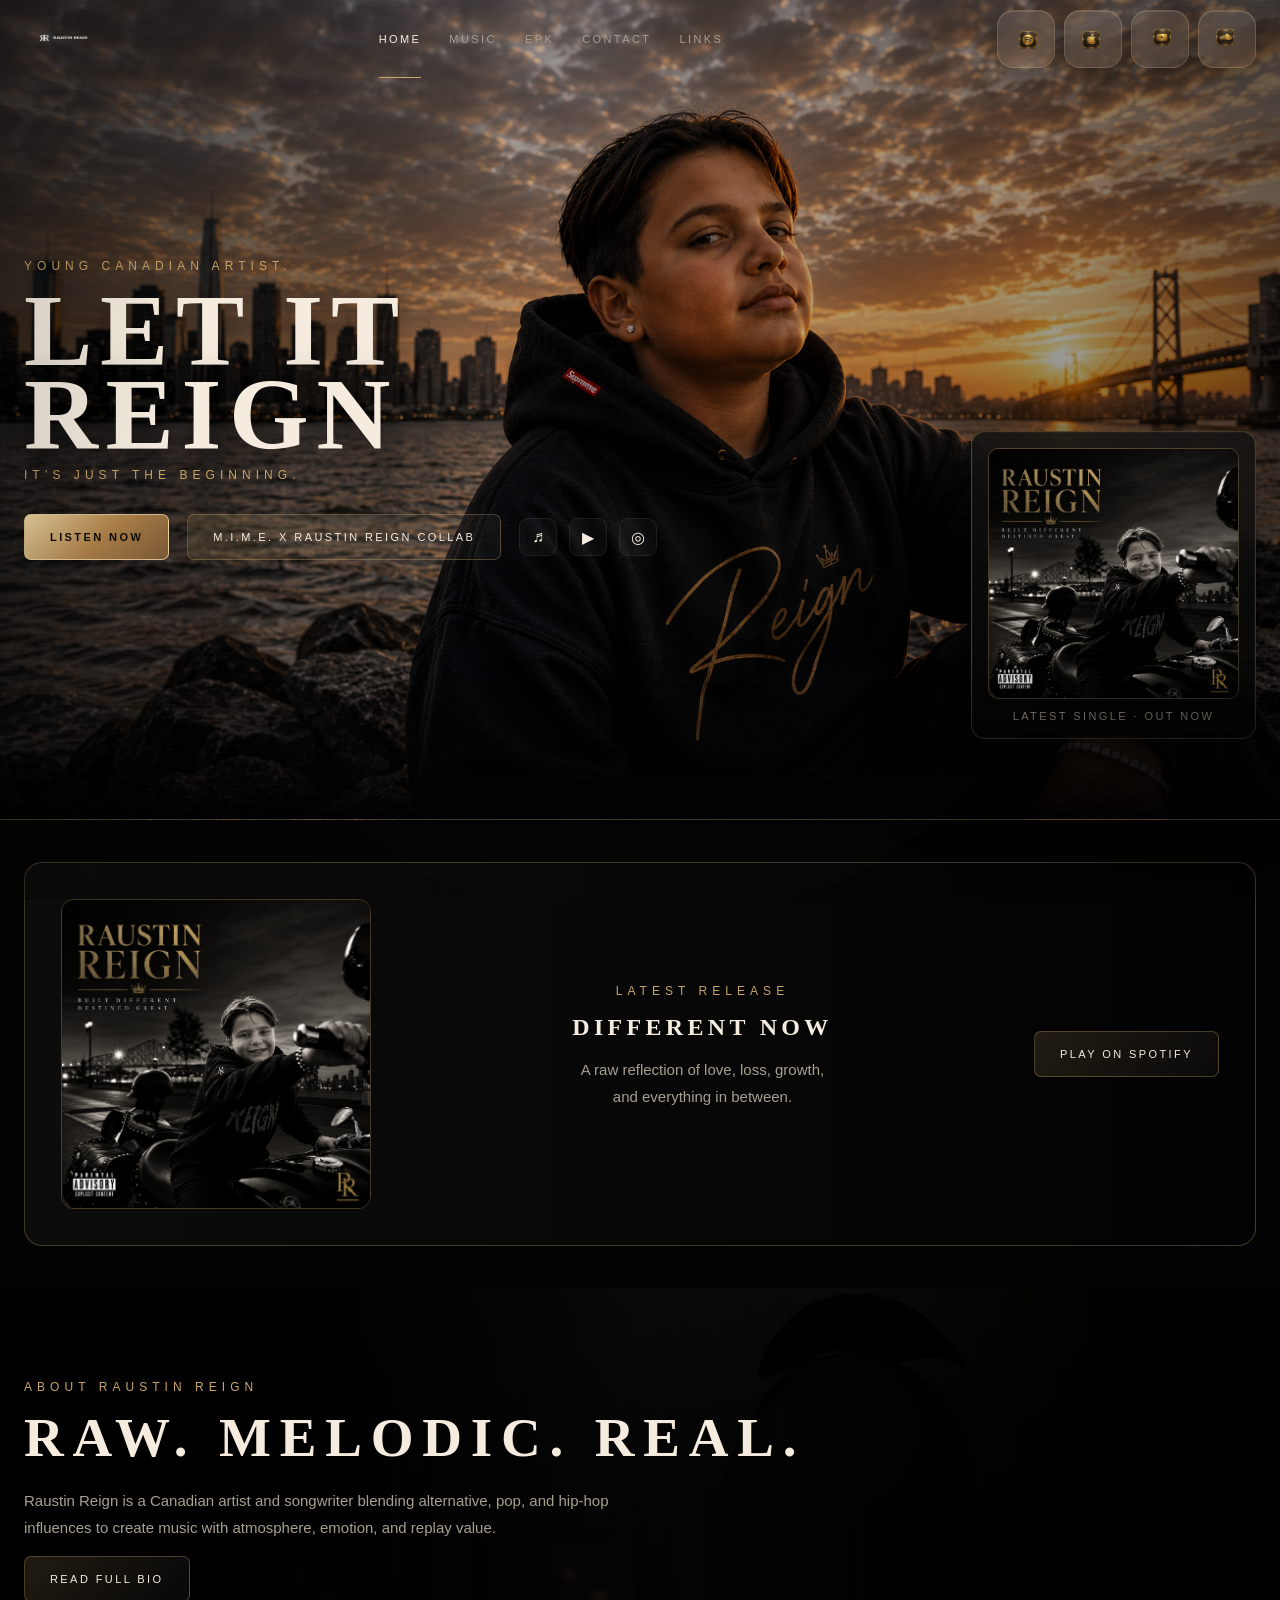
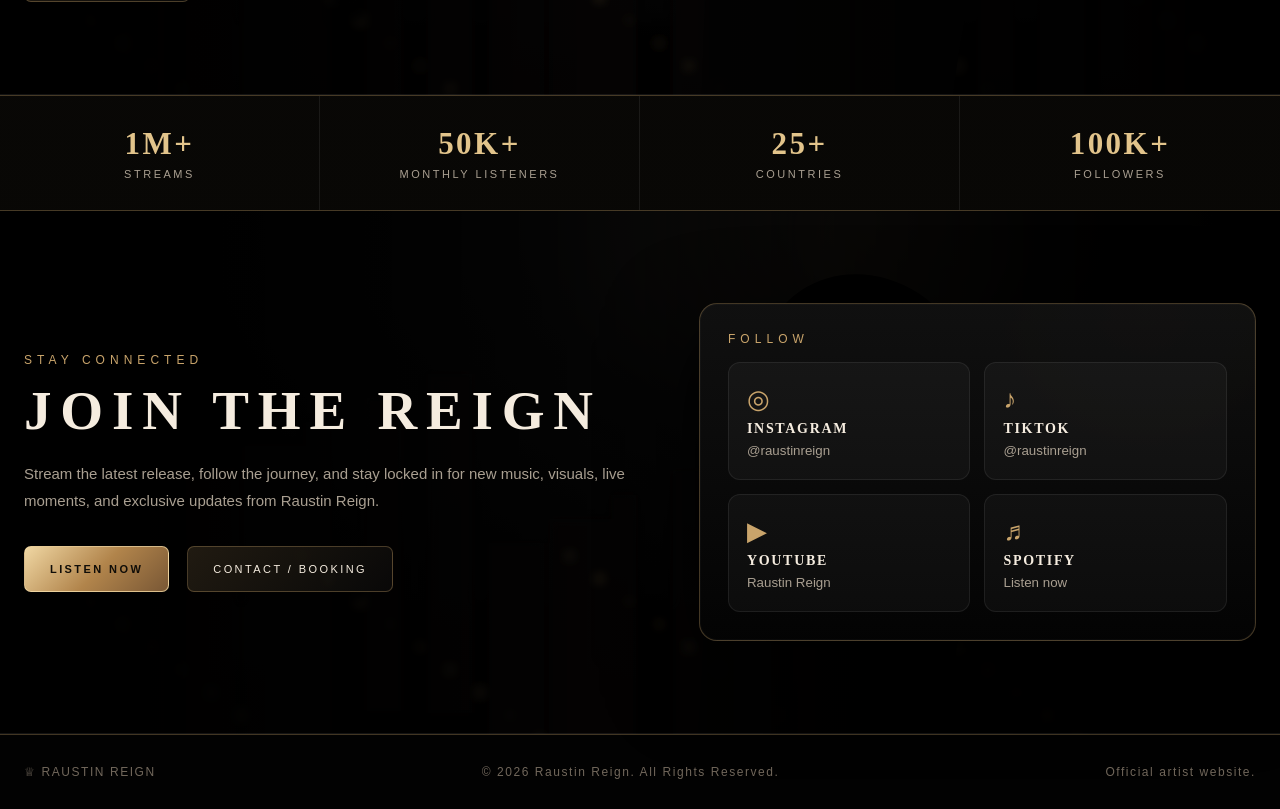
==== commit aa41d6e3: "Update index.html" ====
--- a/index.html
+++ b/index.html
@@ -37,7 +37,7 @@
 
       <!-- Logo / Brand -->
       <a class="brand" href="index.html">
-  <img src="assets/global/raustin-reign-white-logo.png" alt="Raustin Reign">
+  <img src="assets/global/reign-logo-white.png" alt="Raustin Reign">
 </a>
 
       <!-- Main Navigation -->
--- a/css/global/nav.css
+++ b/css/global/nav.css
@@ -106,22 +106,39 @@
 ========================================= */
 
 .brand{
-  display:flex;
+
+  display:flex;
+
   align-items:center;
-  gap:12px;
-
-  font-family:var(--serif);
-
-  letter-spacing:.26em;
-  text-transform:uppercase;
-
-  color:var(--gold-2);
-
-  white-space:nowrap;
+
+  text-decoration:none;
+
+  flex-shrink:0;
+
 }
 
 .brand img{
-  width:36px;
+
+  display:block;
+
+  width:auto;
+
+  height:54px;
+
+  object-fit:contain;
+
+}
+
+/* MOBILE */
+
+@media (max-width:768px){
+
+  .brand img{
+
+    height:34px;
+
+  }
+
 }
 
 
@@ -231,14 +248,16 @@
     width:calc(100% - 32px);
   }
 
-  .brand{
-    letter-spacing:.18em;
-    font-size:15px;
-  }
+@media (max-width:420px){
 
   .brand img{
-    width:32px;
-  }
+
+    height:30px;
+
+  }
+
+}
+
 
   .nav-toggle{
     display:block;
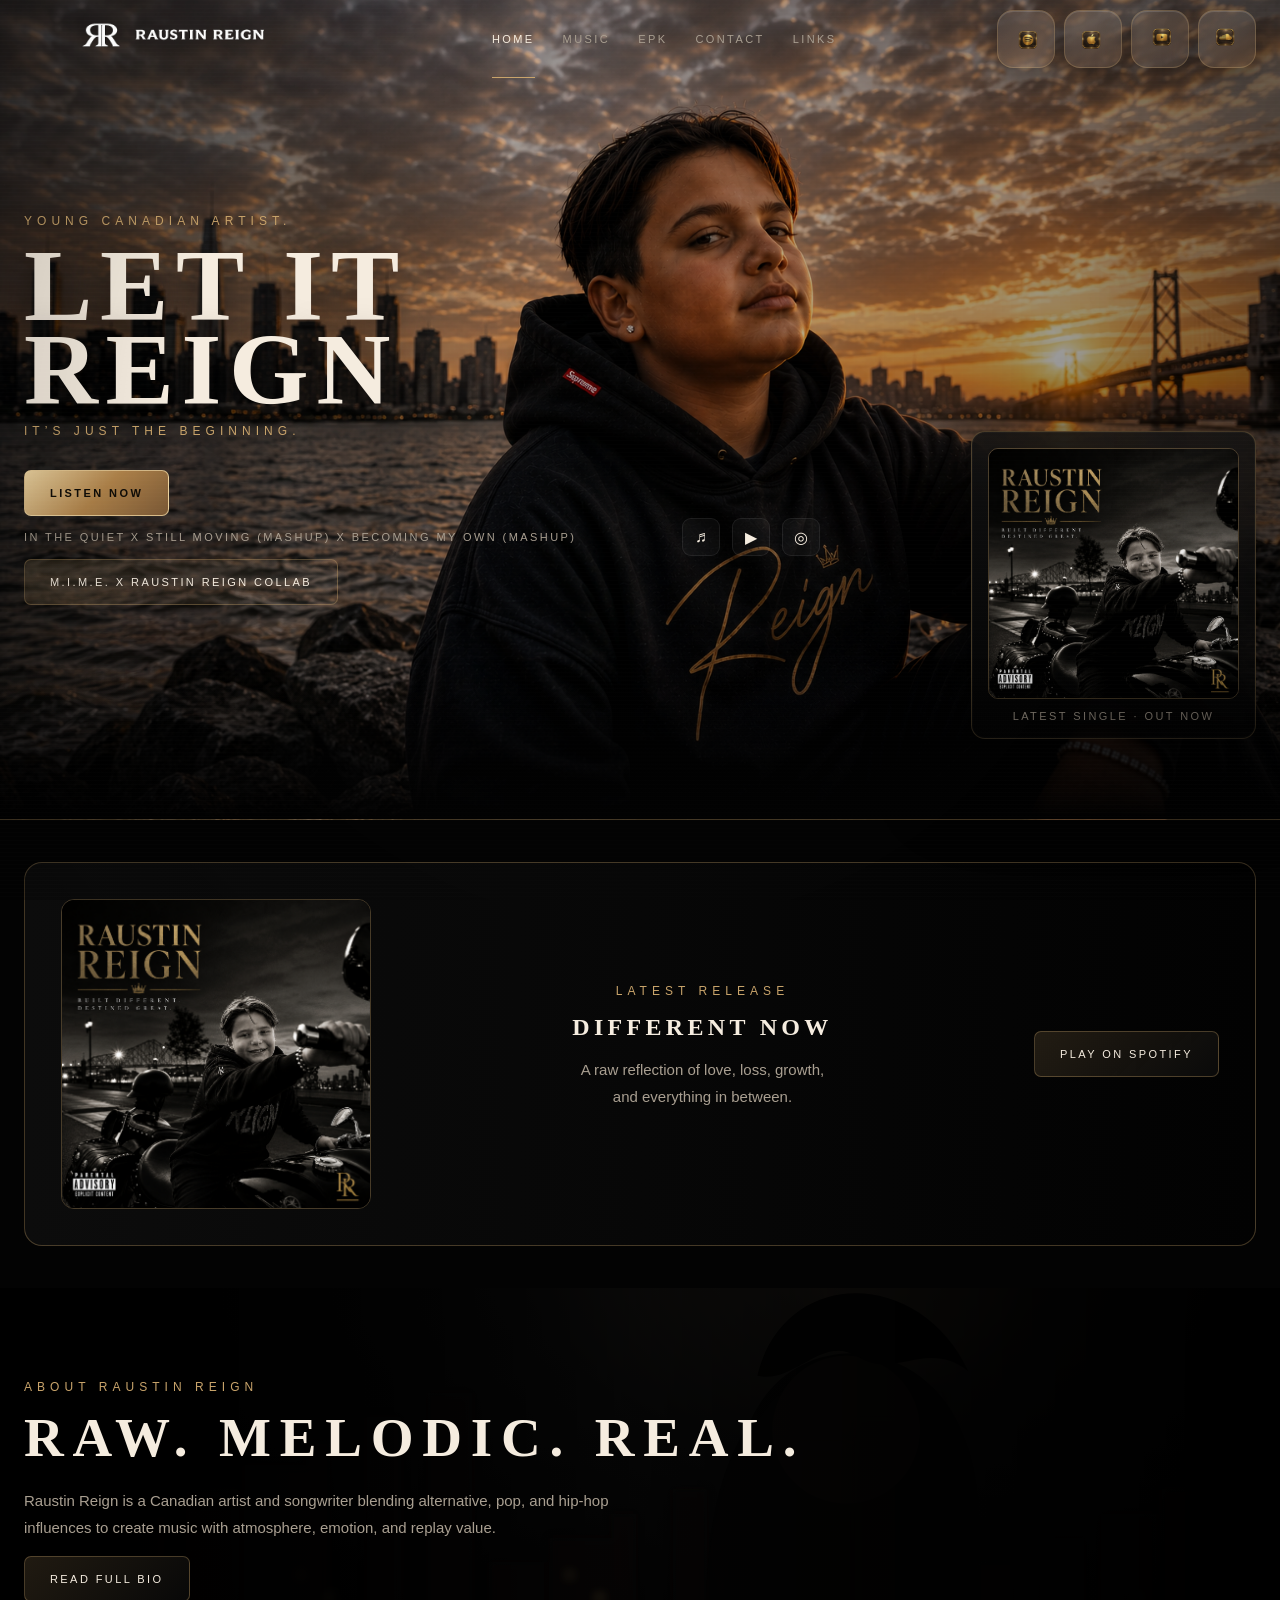
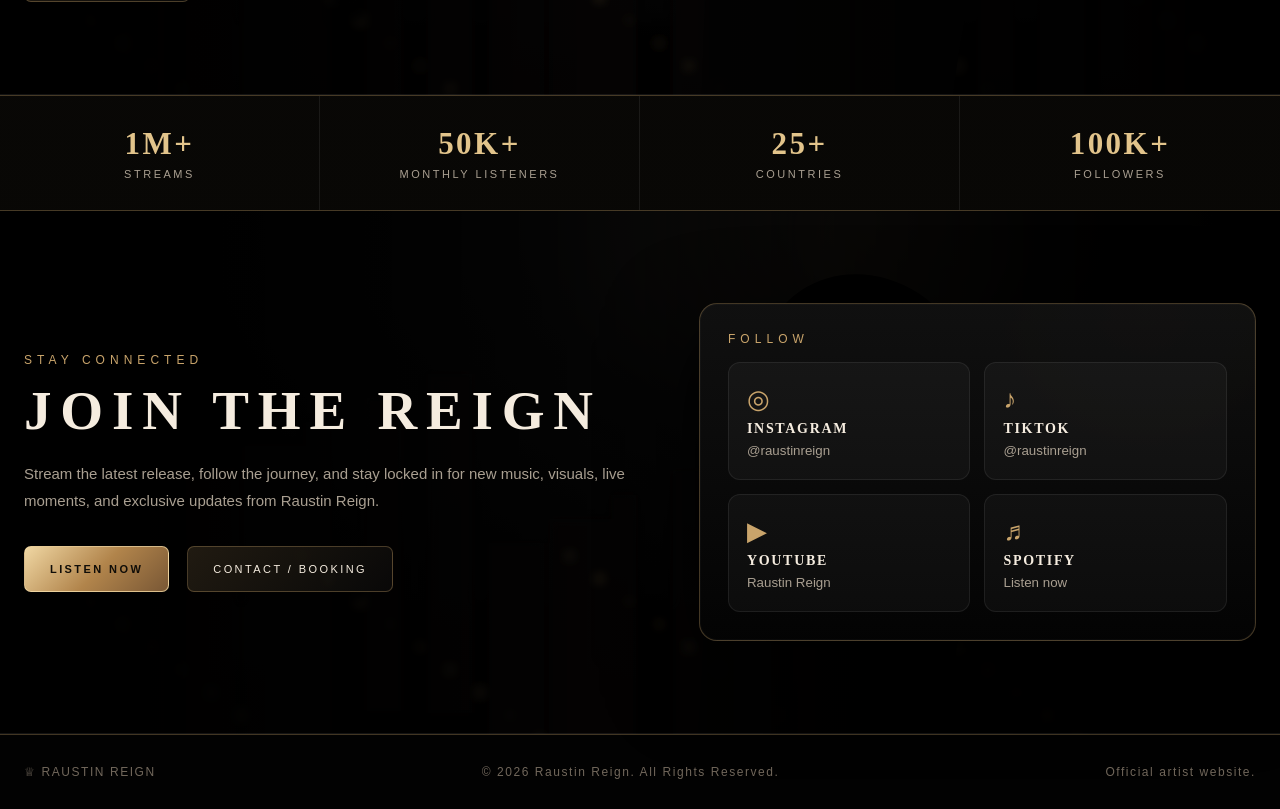
==== commit 22367f5d: "Add the Quiet mashup as the main Listen control. Play the new track from the hero Listen Now button," ====
--- a/index.html
+++ b/index.html
@@ -102,11 +102,15 @@
 </div>
 
           <div class="hero-actions">
-            <a class="btn gold" href="links.html">Listen Now</a>
-
-            <button class="btn" data-audio-toggle type="button">
-              M.I.M.E. x Raustin Reign Collab
-            </button>
+            <div class="listen-stack">
+              <button class="btn gold" data-audio-toggle type="button" data-audio-label="Listen Now" aria-controls="audio-featured" aria-pressed="false" aria-label="Listen Now: In the Quiet x Still Moving (Mashup) x Becoming My Own (Mashup)">
+                Listen Now
+              </button>
+              <p class="micro">In the Quiet x Still Moving (Mashup) x Becoming My Own (Mashup)</p>
+              <button class="btn" data-audio-toggle type="button" data-audio-label="M.I.M.E. x Raustin Reign Collab" aria-controls="audio-mime" aria-pressed="false">
+                M.I.M.E. x Raustin Reign Collab
+              </button>
+            </div>
 
             <div class="icon-row platform-minis">
               <span class="icon">♬</span>
@@ -115,7 +119,8 @@
             </div>
           </div>
 
-          <audio id="preview-audio" src="assets/audio/raustin.mime.collab.mp3"></audio>
+          <audio id="audio-featured" preload="metadata" playsinline webkit-playsinline src="assets/audio/raustin.in.the.quiet.x.still.moving.x.becoming.my.own.mashup.mp3"></audio>
+          <audio id="audio-mime" preload="metadata" playsinline webkit-playsinline src="assets/audio/raustin.mime.collab.mp3"></audio>
         </div>
 
         <aside class="feature-card panel">
--- a/css/global/nav.css
+++ b/css/global/nav.css
@@ -123,7 +123,7 @@
 
   width:auto;
 
-  height:54px;
+  height:205px;
 
   object-fit:contain;
 
@@ -135,7 +135,7 @@
 
   .brand img{
 
-    height:34px;
+    height:105px;
 
   }
 
@@ -252,7 +252,7 @@
 
   .brand img{
 
-    height:30px;
+    height:105px;
 
   }
 
--- a/css/pages/home.css
+++ b/css/pages/home.css
@@ -51,6 +51,26 @@
   z-index:2;
 }
 
+.listen-stack{
+  display:flex;
+  flex-direction:column;
+  align-items:flex-start;
+  gap:12px;
+  width:min(100%,640px);
+}
+
+.listen-stack .micro{
+  margin:0;
+  width:100%;
+  line-height:1.7;
+}
+
+.listen-stack .btn{
+  max-width:100%;
+  height:auto;
+  white-space:normal;
+}
+
 
 /* ========================================
    FEATURE CARD
@@ -298,6 +318,12 @@
     flex: 1 1 145px;
     padding: 0 14px;
   }
+
+  .hero-actions .listen-stack .btn {
+    flex: 0 0 auto;
+    width: auto;
+    padding: 0 18px;
+  }
 }
 .release-strip{
   text-align:center;
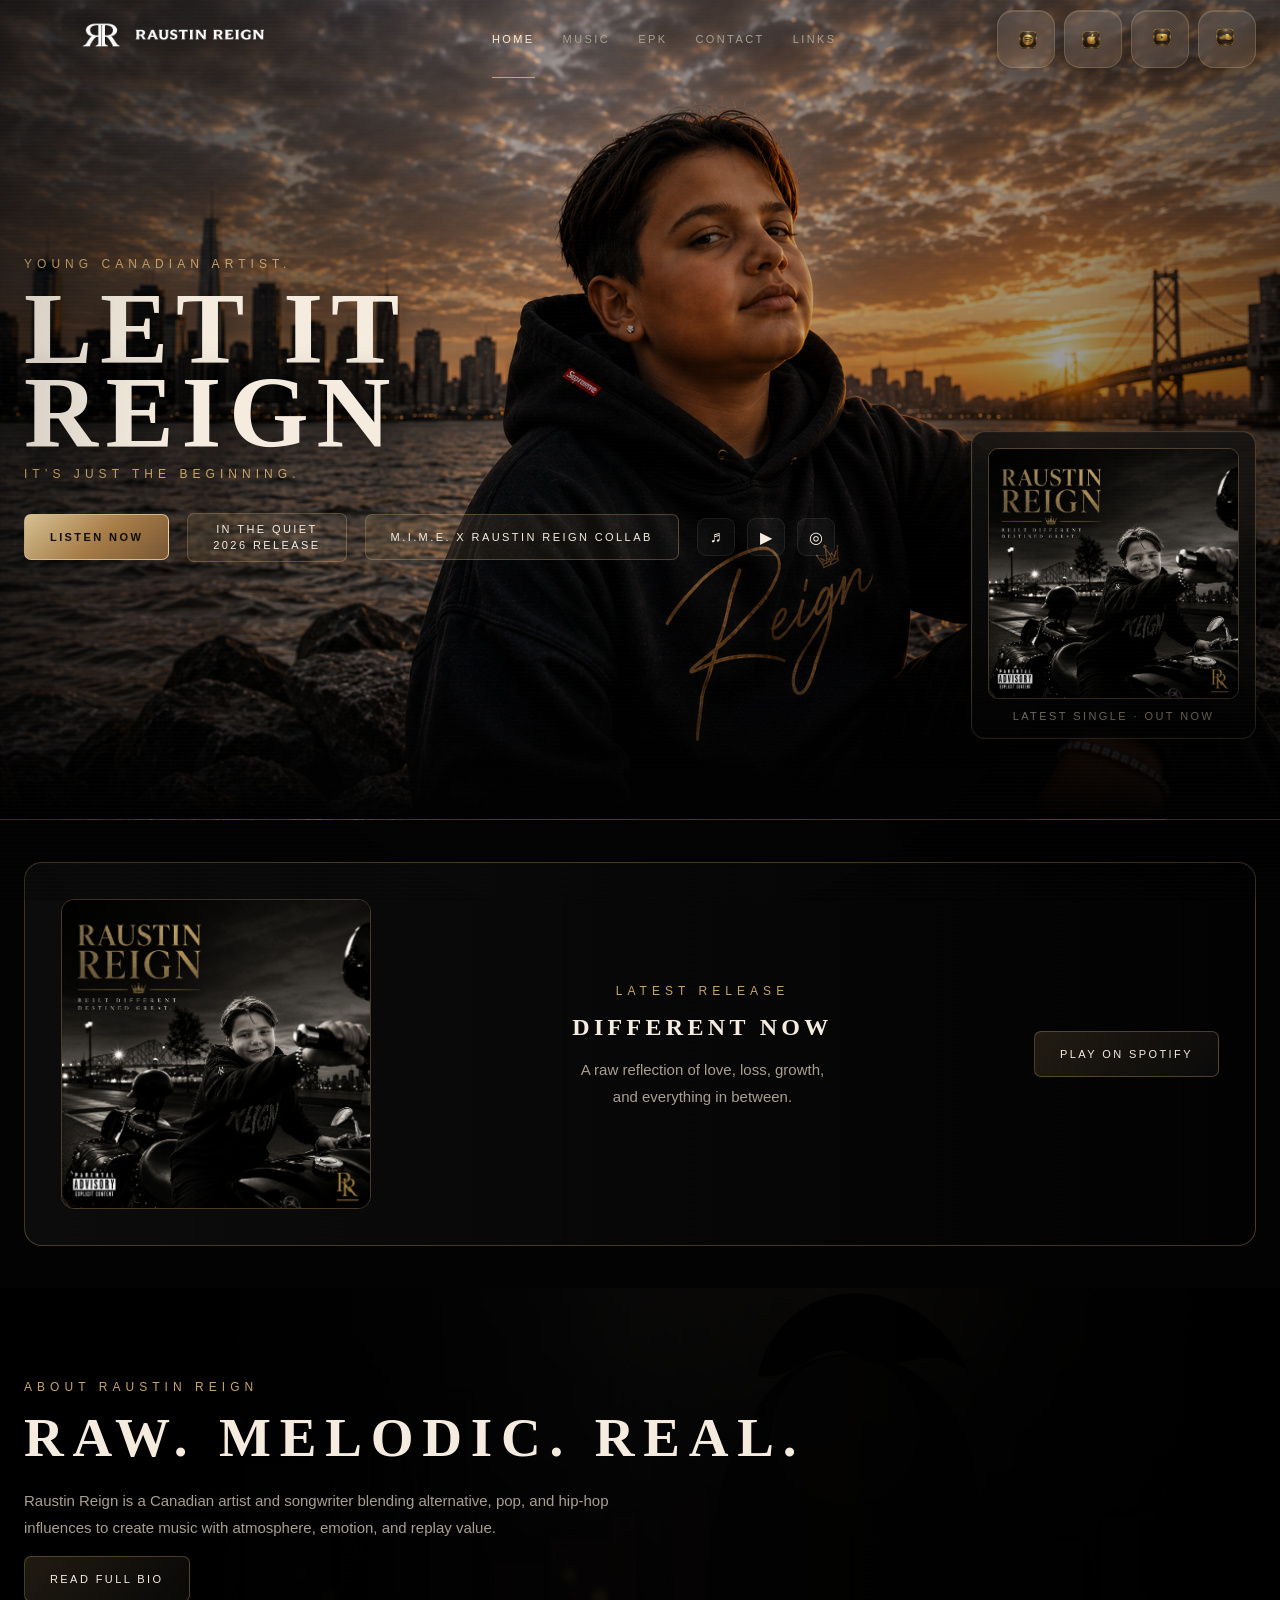
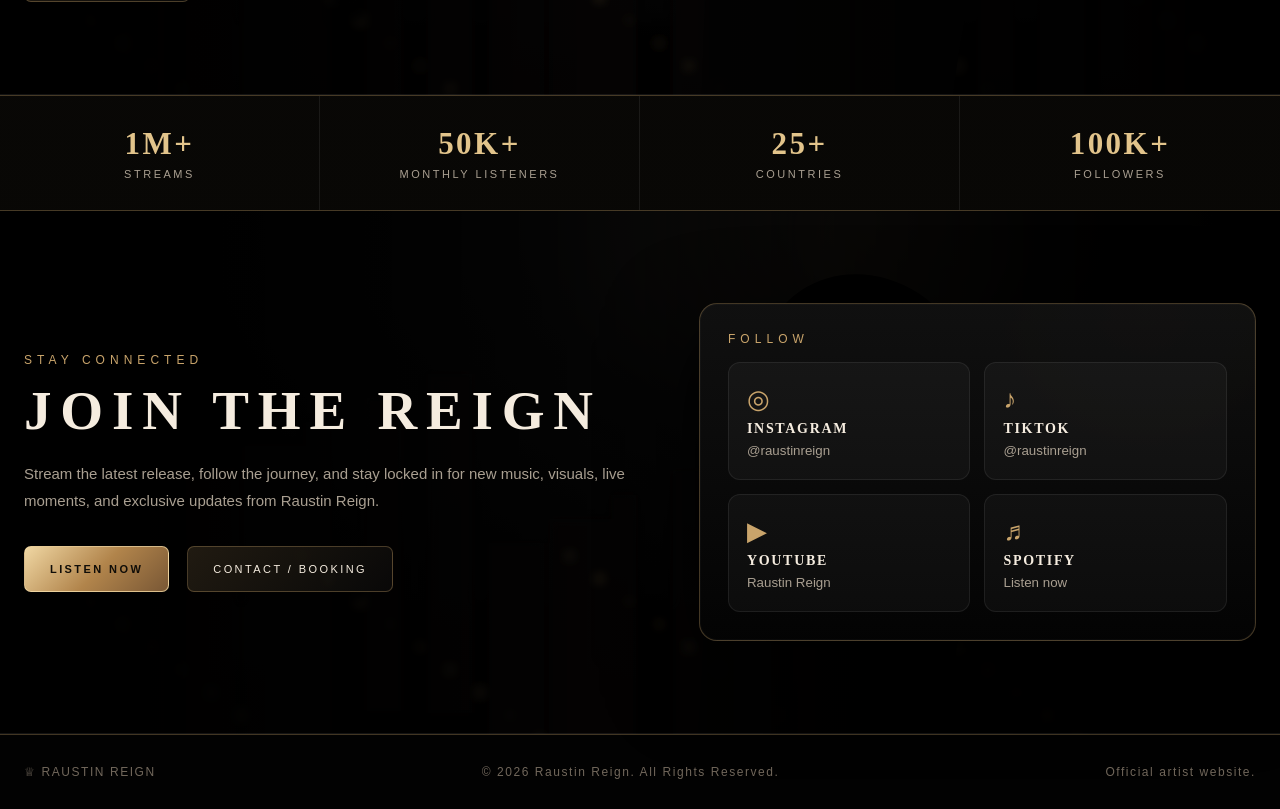
==== commit fddcf784: "Restore the hero Listen row and add the Quiet button. Put an In the Quiet / 2026 Release control bes" ====
--- a/index.html
+++ b/index.html
@@ -102,15 +102,16 @@
 </div>
 
           <div class="hero-actions">
-            <div class="listen-stack">
-              <button class="btn gold" data-audio-toggle type="button" data-audio-label="Listen Now" aria-controls="audio-featured" aria-pressed="false" aria-label="Listen Now: In the Quiet x Still Moving (Mashup) x Becoming My Own (Mashup)">
-                Listen Now
-              </button>
-              <p class="micro">In the Quiet x Still Moving (Mashup) x Becoming My Own (Mashup)</p>
-              <button class="btn" data-audio-toggle type="button" data-audio-label="M.I.M.E. x Raustin Reign Collab" aria-controls="audio-mime" aria-pressed="false">
-                M.I.M.E. x Raustin Reign Collab
-              </button>
-            </div>
+            <a class="btn gold" href="links.html">Listen Now</a>
+
+            <button class="btn quiet" data-audio-toggle type="button" aria-controls="audio-quiet">
+              <span>In the Quiet</span>
+              <span>2026 Release</span>
+            </button>
+
+            <button class="btn" data-audio-toggle type="button">
+              M.I.M.E. x Raustin Reign Collab
+            </button>
 
             <div class="icon-row platform-minis">
               <span class="icon">♬</span>
@@ -119,8 +120,8 @@
             </div>
           </div>
 
-          <audio id="audio-featured" preload="metadata" playsinline webkit-playsinline src="assets/audio/raustin.in.the.quiet.x.still.moving.x.becoming.my.own.mashup.mp3"></audio>
-          <audio id="audio-mime" preload="metadata" playsinline webkit-playsinline src="assets/audio/raustin.mime.collab.mp3"></audio>
+          <audio id="audio-quiet" preload="none" playsinline webkit-playsinline src="assets/audio/raustin.in.the.quiet.x.still.moving.x.becoming.my.own.mashup.mp3"></audio>
+          <audio id="preview-audio" src="assets/audio/raustin.mime.collab.mp3"></audio>
         </div>
 
         <aside class="feature-card panel">
--- a/css/pages/home.css
+++ b/css/pages/home.css
@@ -51,24 +51,12 @@
   z-index:2;
 }
 
-.listen-stack{
-  display:flex;
+.hero-actions .btn.quiet{
   flex-direction:column;
-  align-items:flex-start;
-  gap:12px;
-  width:min(100%,640px);
-}
-
-.listen-stack .micro{
-  margin:0;
-  width:100%;
-  line-height:1.7;
-}
-
-.listen-stack .btn{
-  max-width:100%;
+  gap:2px;
   height:auto;
-  white-space:normal;
+  padding:8px 25px;
+  line-height:1.3;
 }
 
 
@@ -319,10 +307,9 @@
     padding: 0 14px;
   }
 
-  .hero-actions .listen-stack .btn {
+  .hero-actions .btn.quiet{
     flex: 0 0 auto;
-    width: auto;
-    padding: 0 18px;
+    padding: 8px 18px;
   }
 }
 .release-strip{
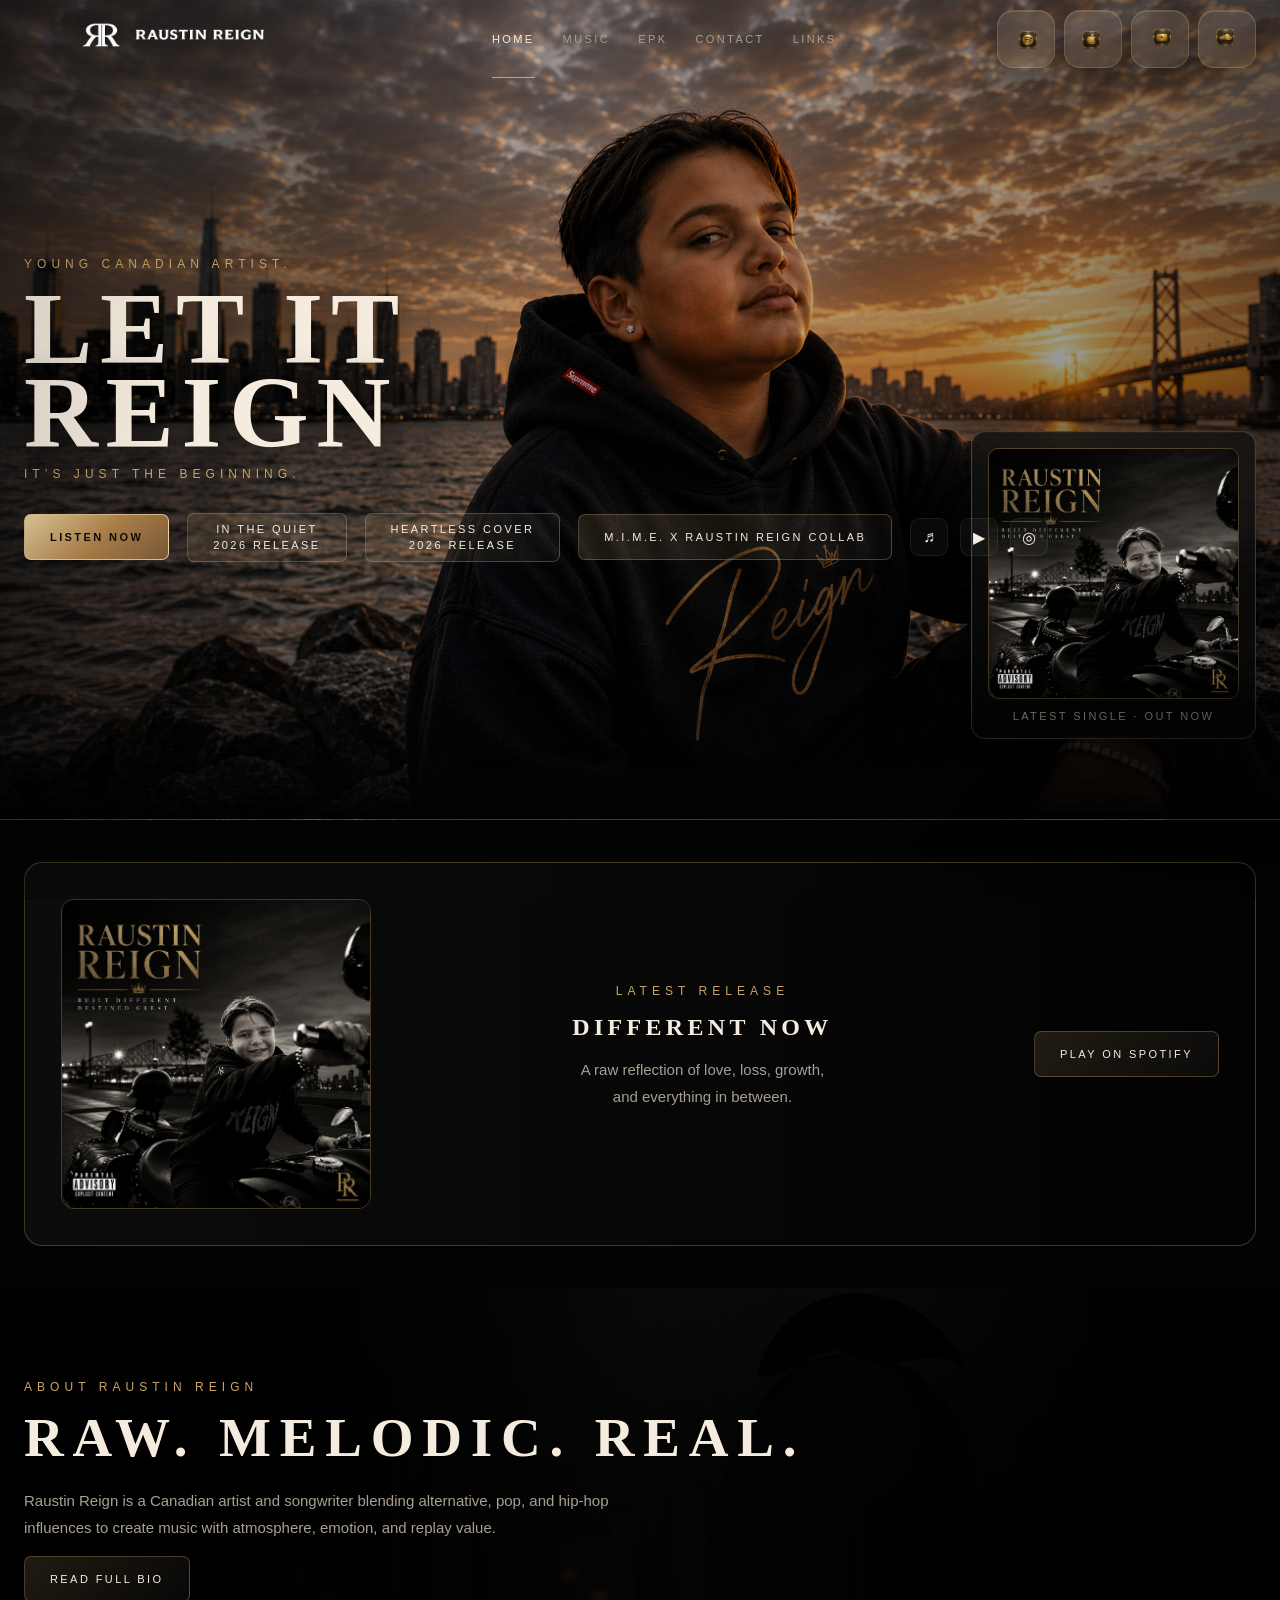
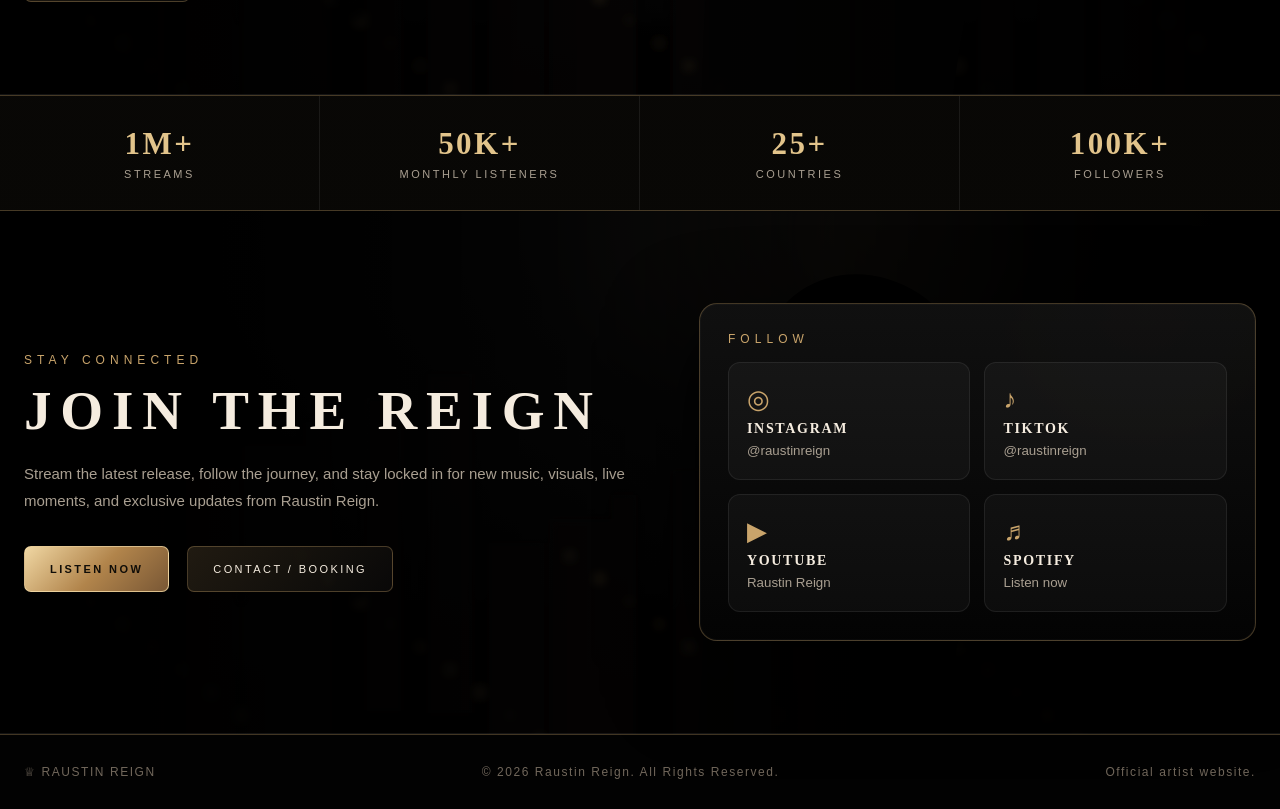
==== commit ada9e884: "Add Heartless Cover button beside In the Quiet. New quiet-style control targets audio-heartless. Exi" ====
--- a/index.html
+++ b/index.html
@@ -109,6 +109,11 @@
               <span>2026 Release</span>
             </button>
 
+            <button class="btn quiet" data-audio-toggle type="button" aria-controls="audio-heartless">
+              <span>Heartless Cover</span>
+              <span>2026 Release</span>
+            </button>
+
             <button class="btn" data-audio-toggle type="button">
               M.I.M.E. x Raustin Reign Collab
             </button>
@@ -121,6 +126,7 @@
           </div>
 
           <audio id="audio-quiet" preload="none" playsinline webkit-playsinline src="assets/audio/raustin.in.the.quiet.x.still.moving.x.becoming.my.own.mashup.mp3"></audio>
+          <audio id="audio-heartless" preload="none" playsinline webkit-playsinline src="assets/audio/heartless-cover.mp3"></audio>
           <audio id="preview-audio" src="assets/audio/raustin.mime.collab.mp3"></audio>
         </div>
 
